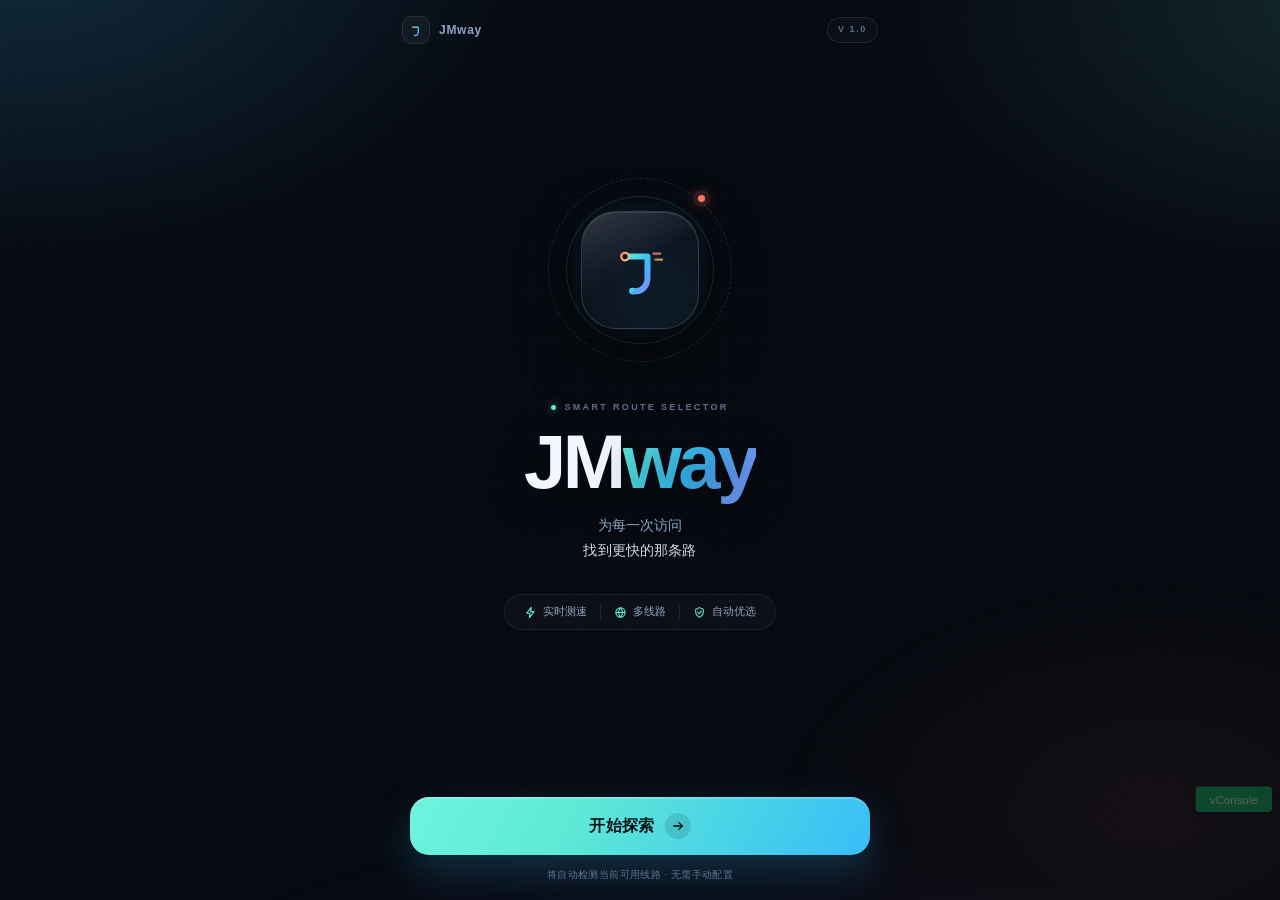
==== source/assets/webcat/index.html @ 7f306444 "release: JMway 1.1.2 - mixed content compatibility mode; add GPL-3.0 license and source tree" ====
<!doctype html><html lang=zh-CN><meta charset=UTF-8><meta content="width=device-width,initial-scale=1.0,maximum-scale=1.0,user-scalable=no,viewport-fit=cover" name=viewport><meta content="telephone=no" name=format-detection><meta content=#05080F name=theme-color><title>JMway</title> <script>(function(){var srcs=[`vconsole.min.js`],i=0;function load(){if(!(i>=srcs.length)){var s=document.createElement(`script`);s.src=srcs[i++],s.onload=function(){try{window.VConsole&&new VConsole({theme:`dark`})}catch{}},s.onerror=function(){load()},document.head.appendChild(s)}}load()})();</script> <link href=ui.css rel=stylesheet><style>html,body{background:#05080F}</style><body> <svg class="svg-sprite" xmlns="http://www.w3.org/2000/svg" xmlns:xlink="http://www.w3.org/1999/xlink" aria-hidden="true">
        <defs>
            <linearGradient id="gMark" x1="0" y1="0" x2="1" y2="1">
                <stop offset="0" stop-color="#5EEAD4"></stop>
                <stop offset="0.58" stop-color="#38BDF8"></stop>
                <stop offset="1" stop-color="#818CF8"></stop>
            </linearGradient>
            <linearGradient id="gWarm" x1="0" y1="0" x2="1" y2="1">
                <stop offset="0" stop-color="#FF8B75"></stop>
                <stop offset="1" stop-color="#FFC46B"></stop>
            </linearGradient>
        </defs>
        <symbol id="i-arrow" viewBox="0 0 24 24">
            <path d="M4.5 12h14.5"></path>
            <path d="M13.5 6.2 19.3 12l-5.8 5.8"></path>
        </symbol>
        <symbol id="i-back" viewBox="0 0 24 24">
            <path d="M19.5 12H5"></path>
            <path d="M10.8 6.2 5 12l5.8 5.8"></path>
        </symbol>
        <symbol id="i-refresh" viewBox="0 0 24 24">
            <path d="M20 11a8 8 0 1 0-.7 4.6"></path>
            <path d="M20 4.5V11h-6.4"></path>
        </symbol>
        <symbol id="i-bolt" viewBox="0 0 24 24">
            <path d="M13.2 2.5 4.8 13.4h6.1l-1 8.1 8.6-11.1h-6.2l1-7.9Z"></path>
        </symbol>
        <symbol id="i-globe" viewBox="0 0 24 24">
            <circle cx="12" cy="12" r="8.5"></circle>
            <path d="M3.8 12h16.4"></path>
            <path d="M12 3.5c2.3 2.4 3.5 5.3 3.5 8.5S14.3 18.1 12 20.5c-2.3-2.4-3.5-5.3-3.5-8.5S9.7 5.9 12 3.5Z"></path>
        </symbol>
        <symbol id="i-shield" viewBox="0 0 24 24">
            <path d="M12 3 19 6v5.2c0 4.3-2.8 7.6-7 9.8-4.2-2.2-7-5.5-7-9.8V6l7-3Z"></path>
            <path d="m8.8 12 2.1 2.1 4.4-4.4"></path>
        </symbol>
        <symbol id="i-clock" viewBox="0 0 24 24">
            <circle cx="12" cy="12" r="8.5"></circle>
            <path d="M12 7.5V12l3.2 2"></path>
        </symbol>
        <symbol id="i-signal" viewBox="0 0 24 24">
            <path d="M5 19v-3"></path>
            <path d="M9.7 19v-6.5"></path>
            <path d="M14.3 19V9.5"></path>
            <path d="M19 19V6"></path>
        </symbol>
        <symbol id="i-check" viewBox="0 0 24 24">
            <path d="m4.5 12.5 4.8 4.8L19.5 7"></path>
        </symbol>
    </svg> <div aria-hidden=true class=app-bg></div><div aria-hidden=true class=grain></div><div id=app><section aria-label=开始页面 class=page id=start-page><header class=start-topbar><div class=brand-mini><span class=mini-mark> <svg viewBox="0 0 96 96" aria-hidden="true">
                            <path d="M28 30h30v28c0 12-8 20-20 18" fill="none" stroke="url(#gMark)" stroke-width="8" stroke-linecap="round" stroke-linejoin="round"></path>
                            <circle cx="28" cy="30" r="5" fill="#0A1220" stroke="url(#gWarm)" stroke-width="3"></circle>
                            <circle cx="38" cy="76" r="4.5" fill="url(#gMark)"></circle>
                        </svg> </span><span>JMway</span></div><span class=version-pill>V 1.0</span></header><div class=start-main><div class=hero-orbit><div class=orbit-glow></div><div class="orbit-ring ring-a"></div><div class="orbit-ring ring-b"></div><div class="orbit-ring ring-c"></div><span class=orbit-dot></span><div class=logo-badge><svg viewBox="0 0 96 96" aria-hidden="true">
                            <path d="M28 30h30v28c0 12-8 20-20 18" fill="none" stroke="url(#gMark)" stroke-width="8" stroke-linecap="round" stroke-linejoin="round"></path>
                            <circle cx="28" cy="30" r="5" fill="#0A1220" stroke="url(#gWarm)" stroke-width="3"></circle>
                            <circle cx="38" cy="76" r="4.5" fill="url(#gMark)"></circle>
                            <path d="M66 26h9M68.5 34h9" stroke="url(#gWarm)" stroke-width="3" stroke-linecap="round" opacity="0.75"></path>
                        </svg></div></div><div class=start-copy><p class="eyebrow animate-in"><span class=dot></span>Smart Route Selector<h1 class="start-title animate-in">JM<span class=accent>way</span></h1><p class="start-subtitle animate-in">为每一次访问<br><strong>找到更快的那条路</strong></div><div class="feature-row animate-in"><span class=feature> <svg class="icon" aria-hidden="true"><use href="#i-bolt" xlink:href="#i-bolt"></use></svg> 实时测速 </span><span class=feature> <svg class="icon" aria-hidden="true"><use href="#i-globe" xlink:href="#i-globe"></use></svg> 多线路 </span><span class=feature> <svg class="icon" aria-hidden="true"><use href="#i-shield" xlink:href="#i-shield"></use></svg> 自动优选 </span></div></div><footer class=start-footer><button aria-label=开始使用 class=btn-primary id=start-btn type=button><span>开始探索</span> <span class=btn-arrow> <svg class="icon" aria-hidden="true"><use href="#i-arrow" xlink:href="#i-arrow"></use></svg> </span></button><p class=footnote>将自动检测当前可用线路 · 无需手动配置</footer></section><section aria-label=详情页面 class=page id=detail-page><header class=detail-header><button aria-label=返回开始页面 class=icon-btn id=detail-back-btn type=button><svg class="icon" aria-hidden="true"><use href="#i-back" xlink:href="#i-back"></use></svg></button><div class=header-copy><span class=header-kicker>Route Scan</span><h2 class=detail-title>线路节点</h2></div><button aria-label=重新测速 class=icon-btn id=refresh-btn type=button><svg class="icon" aria-hidden="true"><use href="#i-refresh" xlink:href="#i-refresh"></use></svg></button></header><div class=detail-scroll><div class=scan-hero id=scan-hero><div class=scan-copy><p class=scan-label><span class=live-dot></span><span id=scan-label-text>Live Network Scan</span><h3 aria-live=polite class=scan-title id=scan-title>正在寻找可用线路</h3><p class=scan-sub id=scan-sub>正在测试节点延迟，请稍候</div><div aria-hidden=true class=radar><span class=radar-sweep></span><span class=radar-core></span></div></div><div aria-label=测速统计 class=stat-row><div class=stat><span class=stat-value id=stat-online>—</span><span class=stat-label>可用节点</span></div><div class=stat><span class=stat-value id=stat-best>—</span><span class=stat-label>最快延迟</span></div><div class=stat><span class=stat-value id=stat-total>—</span><span class=stat-label>检测总数</span></div></div><div class=section-head><h3>节点列表</h3><span id=list-hint>自动测速</span></div><div aria-label=节点列表 class=detail-cards id=detail-cards role=list></div></div><div class=best-route-area id=best-route-area></div></section></div> <script>// ==========================================================
// 应用状态
// ==========================================================
var AppState={currentPage:`start`,scanning:!1},TIMEOUT_MS=5e3,speedResults=[],bestUrl=null,testUrls=[],displayUrls=[],REQUEST_HEADERS={"User-Agent":`Mozilla/5.0 (Windows NT 10.0; Win64; x64) AppleWebKit/537.36 (KHTML, like Gecko) Chrome/121.0.0.0 Safari/537.36`,"Accept-Encoding":`gzip, deflate`,Accept:`*/*`,Connection:`keep-alive`,"Accept-Language":`zh-CN,zh;q=0.9`};
// ==========================================================
// 页面切换
// ==========================================================
function getPage(name){return document.getElementById(name+`-page`)}function switchPage(targetPage){if(AppState.currentPage!==targetPage){var current=getPage(AppState.currentPage),next=getPage(targetPage);if(current&&current.classList.remove(`active`),next&&(next.offsetWidth,next.classList.add(`active`)),AppState.currentPage=targetPage,targetPage===`detail`){AppState.scanning||(renderDetailCards(),initNetworkCheck());var scroller=document.querySelector(`.detail-scroll`);scroller&&(scroller.scrollTop=0)}}}
// ==========================================================
// 详情页骨架屏
// ==========================================================
function renderDetailCards(){var container=document.getElementById(`detail-cards`);if(container){container.innerHTML=``;var bestArea=document.getElementById(`best-route-area`);bestArea&&(bestArea.innerHTML=``);for(var i=0;i<3;i++){var sk=document.createElement(`div`);sk.className=`skeleton-card`,sk.setAttribute(`aria-hidden`,`true`),sk.innerHTML=`<div class="sk-rank"></div><div class="sk-lines"><div class="sk-line w60"></div><div class="sk-line w32"></div></div><div class="sk-go"></div>`,container.appendChild(sk)}setScanState(`scanning`)}}function setScanState(state){var hero=document.getElementById(`scan-hero`),title=document.getElementById(`scan-title`),sub=document.getElementById(`scan-sub`),label=document.getElementById(`scan-label-text`),hint=document.getElementById(`list-hint`);!hero||!title||!sub||(hero.classList.remove(`is-done`,`is-empty`),state===`scanning`?(label&&(label.textContent=`Live Network Scan`),title.textContent=`正在寻找可用线路`,sub.textContent=`正在测试节点延迟，请稍候`,hint&&(hint.textContent=`自动测速中`)):state===`done`?(hero.classList.add(`is-done`),label&&(label.textContent=`Scan Complete`),hint&&(hint.textContent=`按延迟排序`)):state===`empty`&&(hero.classList.add(`is-done`,`is-empty`),label&&(label.textContent=`Scan Complete`),title.textContent=`暂时没有可用线路`,sub.textContent=`线路可能被临时屏蔽，请稍后重试`,hint&&(hint.textContent=`暂无结果`)))}
// ==========================================================
// 获取节点域名
// ==========================================================
async function fetchBaseUrls(){console.log(`[节点探测] 开始获取节点列表...`);try{var resp=await fetchWithTimeout(`https://jmcomicne.net`,{method:`GET`,headers:REQUEST_HEADERS,mode:`cors`},TIMEOUT_MS);if(!resp.ok)throw Error(`HTTP `+resp.status);var html=await resp.text();console.log(`[节点探测] 页面获取成功，长度:`,html.length);var urls=parseDomainFromHTML(html);return console.log(`[节点探测] 解析结果:`,urls),urls}catch(e){console.warn(`[节点探测] 直连失败，尝试 CORS 代理...`,e.message);for(var proxies=[`https://api.allorigins.win/raw?url=https%3A%2F%2Fjmcomicne.net`,`https://corsproxy.io/?https%3A%2F%2Fjmcomicne.net`],i=0;i<proxies.length;i++)try{var resp2=await fetchWithTimeout(proxies[i],{},TIMEOUT_MS);if(!resp2.ok)continue;var urls2=parseDomainFromHTML(await resp2.text());if(urls2.length>0)return urls2}catch{}return console.warn(`[节点探测] 全部失败，使用默认域名`),[`18comic.vip`,`jmcomic-zzz.one`,`jmcomic-zzz.org`]}}function fetchWithTimeout(url,options,timeout){return new Promise(function(resolve,reject){var ctrl=new AbortController,tid=setTimeout(function(){ctrl.abort(),reject(/* @__PURE__ */ Error(`超时: `+url))},timeout);fetch(url,Object.assign({signal:ctrl.signal},options)).then(function(r){clearTimeout(tid),resolve(r)}).catch(function(e){clearTimeout(tid),reject(e)})})}function parseDomainFromHTML(html){var results=[],doc=new DOMParser().parseFromString(html,`text/html`);[`.china span`,`.second_line span`,`.first_line span`].forEach(function(sel){var el=doc.querySelector(sel);if(el&&el.textContent.trim()){var t=el.textContent.trim();results.indexOf(t)<0&&results.push(t),console.log(`[解析] `+sel+` -> "`+t+`"`)}});for(var all=doc.querySelectorAll(`span`),i=0;i<all.length;i++){var t2=all[i].textContent.trim();t2&&((t2.indexOf(`@`)>=0||t2.indexOf(` `)>=0||t2.indexOf(`http`)!==0&&!/^[a-zA-Z0-9.-]+\.[a-z]{2,}(\/\S*)?$/i.test(t2))&&!(t2.indexOf(`http`)===0&&/^https?:\/\/[a-zA-Z0-9.-]+\.[a-z]{2,}(\/\S*)?$/i.test(t2))||results.indexOf(t2)<0&&results.push(t2))}return console.log(`[解析] 候选域名:`,results),results.slice(0,8)}
// ==========================================================
// 渲染节点卡片
// ==========================================================
function uniqueList(list){for(var out=[],seen={},i=0;i<list.length;i++){var item=list[i];!item||seen[item]||(seen[item]=!0,out.push(item))}return out}function renderCardsWithUrls(fetchedUrls){var container=document.getElementById(`detail-cards`);if(container){container.innerHTML=``,displayUrls=uniqueList([`18comic.vip`].concat(fetchedUrls||[],[`18comic.vip`,`jmcomic-zzz.one`,`jmcomic-zzz.org`])).slice(0,4),console.log(`[渲染] 卡片域名列表:`,displayUrls),testUrls=displayUrls.map(function(d){return d.indexOf(`http`)===0?d:`https://`+d});var statTotal=document.getElementById(`stat-total`),statOnline=document.getElementById(`stat-online`),statBest=document.getElementById(`stat-best`);statTotal&&(statTotal.textContent=String(displayUrls.length)),statOnline&&(statOnline.textContent=`0`),statBest&&(statBest.textContent=`—`),displayUrls.forEach(function(domain,i){var card=buildNodeCard(domain,i);container.appendChild(card)})}}function buildNodeCard(domain,i){var idx=i+1,card=document.createElement(`article`);card.className=`node-card is-testing animate-in`,card.setAttribute(`role`,`listitem`),card.id=`detail-card-`+idx,card.style.animationDelay=i*70+`ms`,card.innerHTML=`<div class="node-rank"><span>`+(idx<10?`0`+idx:idx)+`</span></div><div class="node-main"><div class="node-line"><span class="node-domain" id="detail-card-`+idx+`-domain"></span><span class="node-status is-testing" id="detail-card-`+idx+`-status"><i></i><em>检测中</em></span></div><div class="node-line node-line-bottom"><span class="node-latency" id="detail-card-`+idx+`-latency">正在连接…</span><span class="node-signal q0" id="detail-card-`+idx+`-signal"><i></i><i></i><i></i><i></i></span></div></div><button class="node-go" type="button" aria-label="前往该线路"><svg class="icon" aria-hidden="true"><use href="#i-arrow" xlink:href="#i-arrow"></use></svg></button>`;var domainEl=card.querySelector(`.node-domain`);domainEl&&(domainEl.textContent=domain);var full=domain.indexOf(`http`)===0?domain:`https://`+domain,goBtn=card.querySelector(`.node-go`);return goBtn&&goBtn.addEventListener(`click`,function(e){e.stopPropagation(),goTo(full)}),card.addEventListener(`click`,function(){goTo(full)}),card}function goTo(url){console.log(`[跳转] 前往: `+url),window.location.href=url}
// ==========================================================
// 测速
// ==========================================================
async function testLatency(url,index){var start=performance.now(),ok=!1,lat=0;try{await fetchWithTimeout(url,{method:`GET`,headers:REQUEST_HEADERS,mode:`no-cors`},TIMEOUT_MS),lat=Math.round(performance.now()-start),ok=!0,console.log(`[测速] #`+index+` `+url+` -> `+lat+`ms ✓`)}catch{lat=Math.round(performance.now()-start),console.warn(`[测速] #`+index+` `+url+` -> `+(lat>=TIMEOUT_MS?`超时`:`失败`))}return{url,latency:lat,success:ok}}function latencyQuality(latency){return latency<=650?`q4`:latency<=1300?`q3`:latency<=2600?`q2`:`q1`}function updateCardLatency(index,latency,success){var card=document.getElementById(`detail-card-`+index),lSpan=document.getElementById(`detail-card-`+index+`-latency`),sSpan=document.getElementById(`detail-card-`+index+`-status`),sig=document.getElementById(`detail-card-`+index+`-signal`);if(card){if(card.classList.remove(`is-testing`),card.classList.add(success?`is-online`:`is-offline`),lSpan&&(lSpan.textContent=success?latency+`ms`:latency>=TIMEOUT_MS?`连接超时`:`连接失败`),sSpan){sSpan.className=`node-status `+(success?`is-online`:`is-offline`);var em=sSpan.querySelector(`em`);em&&(em.textContent=success?`在线`:`不可用`)}sig&&(sig.className=`node-signal `+(success?latencyQuality(latency):`q0`))}}function updateStats(){var okResults=speedResults.filter(function(r){return r.success}),total=testUrls.length||displayUrls.length,statTotal=document.getElementById(`stat-total`),statOnline=document.getElementById(`stat-online`),statBest=document.getElementById(`stat-best`);if(statTotal&&(statTotal.textContent=String(total)),statOnline&&(statOnline.textContent=String(okResults.length)),statBest)if(okResults.length>0){for(var min=okResults[0].latency,i=1;i<okResults.length;i++)okResults[i].latency<min&&(min=okResults[i].latency);statBest.textContent=formatLatency(min)}else statBest.textContent=`—`}function formatLatency(ms){return ms<1e3?Math.round(ms)+`ms`:(ms/1e3).toFixed(1)+`s`}async function runSpeedTest(urls){console.log(`[测速] 开始对所有节点进行延迟测试...`),speedResults.length=0;var promises=urls.map(function(u,i){return testLatency(u,i+1)});(await Promise.allSettled(promises)).forEach(function(r,i){var idx=i+1;r.status===`fulfilled`?(speedResults.push(r.value),updateCardLatency(idx,r.value.latency,r.value.success)):(speedResults.push({url:urls[i],latency:TIMEOUT_MS,success:!1}),updateCardLatency(idx,TIMEOUT_MS,!1)),updateStats()}),updateStats();var okResults=speedResults.filter(function(r){return r.success});okResults.length>0?(okResults.sort(function(a,b){return a.latency-b.latency}),bestUrl=okResults[0].url,console.log(`[测速] 最快节点: `+bestUrl+` (`+okResults[0].latency+`ms)`)):bestUrl=null}
// ==========================================================
// 最快线路按钮
// ==========================================================
function updateBestRouteButton(){var container=document.getElementById(`best-route-area`);if(container){if(container.innerHTML=``,!bestUrl){var empty=document.createElement(`div`);empty.className=`empty-route`,empty.innerHTML=`<p>没有找到可用线路</p><span>线路可能被临时屏蔽，稍后再试</span><button class="retry-btn" type="button">重新测速</button>`;var retry=empty.querySelector(`.retry-btn`);retry&&retry.addEventListener(`click`,function(){initNetworkCheck()}),container.appendChild(empty);return}for(var best=null,i=0;i<speedResults.length;i++)if(speedResults[i].url===bestUrl&&speedResults[i].success){best=speedResults[i];break}var domain=bestUrl.replace(/^https?:\/\//,``),btn=document.createElement(`button`);btn.className=`best-route-btn animate-in`,btn.type=`button`,btn.innerHTML=`<span class="best-ico"><svg class="icon" aria-hidden="true"><use href="#i-bolt" xlink:href="#i-bolt"></use></svg></span><span class="best-info"><small>最快线路</small><strong></strong></span><span class="best-cta">立即前往<svg class="icon" aria-hidden="true"><use href="#i-arrow" xlink:href="#i-arrow"></use></svg></span>`;var strong=btn.querySelector(`strong`);strong&&(strong.textContent=domain),btn.addEventListener(`click`,function(){goTo(bestUrl)}),container.appendChild(btn);for(var cards=document.querySelectorAll(`.node-card`),j=0;j<cards.length;j++)cards[j].classList.remove(`is-best`);for(var bestIndex=-1,k=0;k<speedResults.length;k++)if(speedResults[k].url===bestUrl){bestIndex=k;break}if(bestIndex>=0){var bestCard=document.getElementById(`detail-card-`+(bestIndex+1));bestCard&&bestCard.classList.add(`is-best`)}console.log(`[渲染] 最快线路: `+domain+(best?` · `+best.latency+`ms`:``))}}
// ==========================================================
// 扫描完成状态
// ==========================================================
function finishScanUI(){var title=document.getElementById(`scan-title`),sub=document.getElementById(`scan-sub`);if(!bestUrl){setScanState(`empty`);return}setScanState(`done`);var okResults=speedResults.filter(function(r){return r.success});okResults.sort(function(a,b){return a.latency-b.latency});var best=okResults[0];title&&(title.textContent=`已找到 `+okResults.length+` 条可用线路`),sub&&(sub.textContent=best?`最快 `+formatLatency(best.latency)+` · 点击节点直接前往`:`点击节点直接前往`)}
// ==========================================================
// 主流程
// ==========================================================
async function initNetworkCheck(){if(!AppState.scanning){AppState.scanning=!0,bestUrl=null,speedResults.length=0;var refreshBtn=document.getElementById(`refresh-btn`);refreshBtn&&(refreshBtn.classList.add(`is-loading`),refreshBtn.disabled=!0),setScanState(`scanning`);var statOnline=document.getElementById(`stat-online`),statBest=document.getElementById(`stat-best`);statOnline&&(statOnline.textContent=`0`),statBest&&(statBest.textContent=`—`),console.log(`═══════════════════════════════════`),console.log(`[网络探测] 开始执行网络节点探测流程`);try{var urls=await fetchBaseUrls();console.log(`[网络探测] 获取到域名:`,urls),renderCardsWithUrls(urls),await runSpeedTest(testUrls),updateStats(),updateBestRouteButton(),finishScanUI(),console.log(`[网络探测] 流程完成`),console.log(`═══════════════════════════════════`)}catch(e){console.error(`[网络探测] 流程异常:`,e),renderCardsWithUrls([]),await runSpeedTest(testUrls),updateStats(),updateBestRouteButton(),finishScanUI()}finally{AppState.scanning=!1,refreshBtn&&(refreshBtn.classList.remove(`is-loading`),refreshBtn.disabled=!1)}}}
// ==========================================================
// 事件绑定
// ==========================================================
function bindEvents(){var startBtn=document.getElementById(`start-btn`);startBtn&&startBtn.addEventListener(`click`,function(){switchPage(`detail`)});var backBtn=document.getElementById(`detail-back-btn`);backBtn&&backBtn.addEventListener(`click`,function(){switchPage(`start`)});var refreshBtn=document.getElementById(`refresh-btn`);refreshBtn&&refreshBtn.addEventListener(`click`,function(){initNetworkCheck()})}function init(){var startPage=document.getElementById(`start-page`);startPage&&startPage.classList.add(`active`),bindEvents(),console.log(`JMway UI 初始化完成`)}document.addEventListener(`DOMContentLoaded`,init);</script>
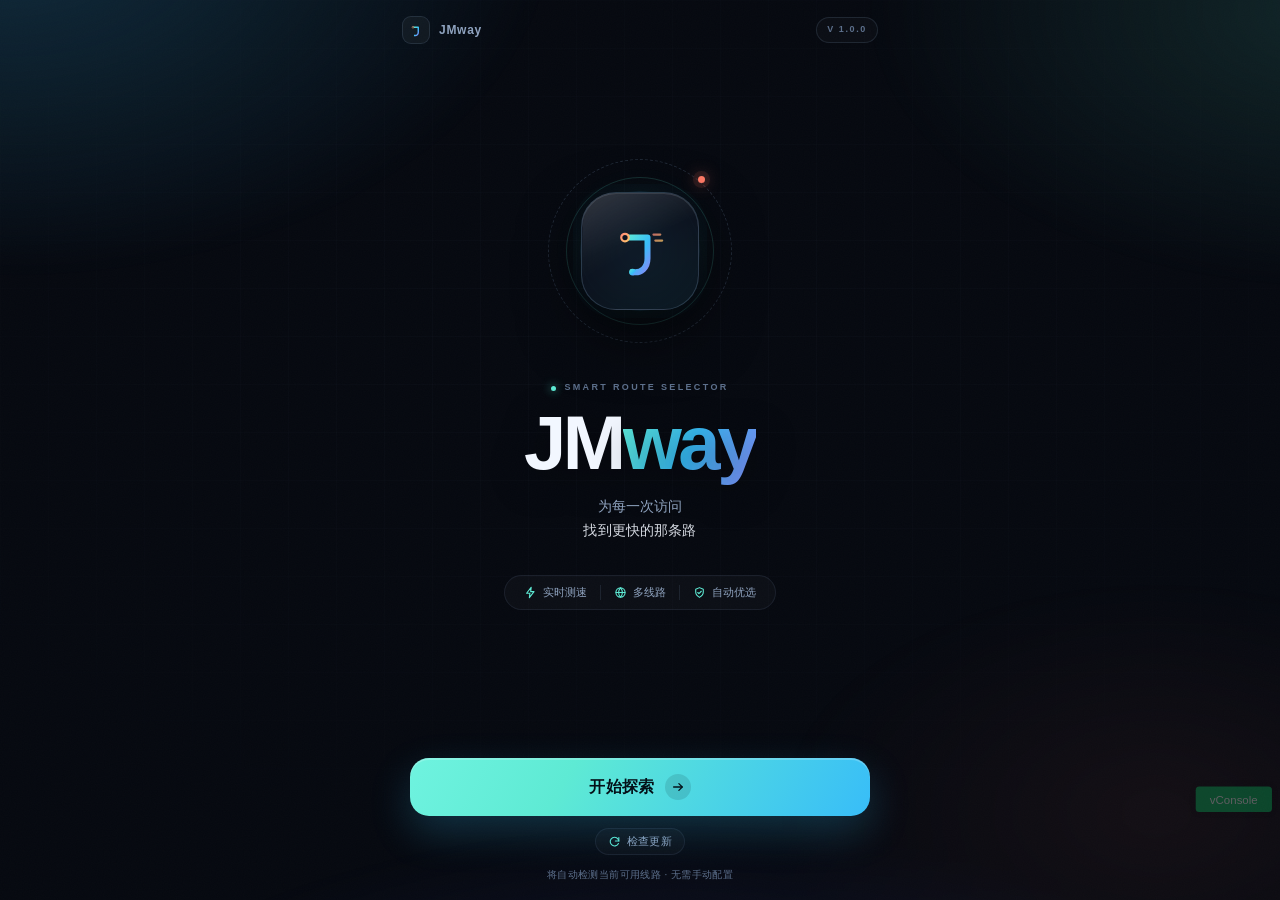
==== commit 36b08332: "release: JMway 1.1.3 - in-app update check via GitHub Releases - add MyJavascriptInterface.getVersio" ====
--- a/source/assets/webcat/index.html
+++ b/source/assets/webcat/index.html
@@ -51,12 +51,12 @@
                             <path d="M28 30h30v28c0 12-8 20-20 18" fill="none" stroke="url(#gMark)" stroke-width="8" stroke-linecap="round" stroke-linejoin="round"></path>
                             <circle cx="28" cy="30" r="5" fill="#0A1220" stroke="url(#gWarm)" stroke-width="3"></circle>
                             <circle cx="38" cy="76" r="4.5" fill="url(#gMark)"></circle>
-                        </svg> </span><span>JMway</span></div><span class=version-pill>V 1.0</span></header><div class=start-main><div class=hero-orbit><div class=orbit-glow></div><div class="orbit-ring ring-a"></div><div class="orbit-ring ring-b"></div><div class="orbit-ring ring-c"></div><span class=orbit-dot></span><div class=logo-badge><svg viewBox="0 0 96 96" aria-hidden="true">
+                        </svg> </span><span>JMway</span></div><span class=version-pill id=version-pill>V —</span></header><div class=start-main><div class=hero-orbit><div class=orbit-glow></div><div class="orbit-ring ring-a"></div><div class="orbit-ring ring-b"></div><div class="orbit-ring ring-c"></div><span class=orbit-dot></span><div class=logo-badge><svg viewBox="0 0 96 96" aria-hidden="true">
                             <path d="M28 30h30v28c0 12-8 20-20 18" fill="none" stroke="url(#gMark)" stroke-width="8" stroke-linecap="round" stroke-linejoin="round"></path>
                             <circle cx="28" cy="30" r="5" fill="#0A1220" stroke="url(#gWarm)" stroke-width="3"></circle>
                             <circle cx="38" cy="76" r="4.5" fill="url(#gMark)"></circle>
                             <path d="M66 26h9M68.5 34h9" stroke="url(#gWarm)" stroke-width="3" stroke-linecap="round" opacity="0.75"></path>
-                        </svg></div></div><div class=start-copy><p class="eyebrow animate-in"><span class=dot></span>Smart Route Selector<h1 class="start-title animate-in">JM<span class=accent>way</span></h1><p class="start-subtitle animate-in">为每一次访问<br><strong>找到更快的那条路</strong></div><div class="feature-row animate-in"><span class=feature> <svg class="icon" aria-hidden="true"><use href="#i-bolt" xlink:href="#i-bolt"></use></svg> 实时测速 </span><span class=feature> <svg class="icon" aria-hidden="true"><use href="#i-globe" xlink:href="#i-globe"></use></svg> 多线路 </span><span class=feature> <svg class="icon" aria-hidden="true"><use href="#i-shield" xlink:href="#i-shield"></use></svg> 自动优选 </span></div></div><footer class=start-footer><button aria-label=开始使用 class=btn-primary id=start-btn type=button><span>开始探索</span> <span class=btn-arrow> <svg class="icon" aria-hidden="true"><use href="#i-arrow" xlink:href="#i-arrow"></use></svg> </span></button><p class=footnote>将自动检测当前可用线路 · 无需手动配置</footer></section><section aria-label=详情页面 class=page id=detail-page><header class=detail-header><button aria-label=返回开始页面 class=icon-btn id=detail-back-btn type=button><svg class="icon" aria-hidden="true"><use href="#i-back" xlink:href="#i-back"></use></svg></button><div class=header-copy><span class=header-kicker>Route Scan</span><h2 class=detail-title>线路节点</h2></div><button aria-label=重新测速 class=icon-btn id=refresh-btn type=button><svg class="icon" aria-hidden="true"><use href="#i-refresh" xlink:href="#i-refresh"></use></svg></button></header><div class=detail-scroll><div class=scan-hero id=scan-hero><div class=scan-copy><p class=scan-label><span class=live-dot></span><span id=scan-label-text>Live Network Scan</span><h3 aria-live=polite class=scan-title id=scan-title>正在寻找可用线路</h3><p class=scan-sub id=scan-sub>正在测试节点延迟，请稍候</div><div aria-hidden=true class=radar><span class=radar-sweep></span><span class=radar-core></span></div></div><div aria-label=测速统计 class=stat-row><div class=stat><span class=stat-value id=stat-online>—</span><span class=stat-label>可用节点</span></div><div class=stat><span class=stat-value id=stat-best>—</span><span class=stat-label>最快延迟</span></div><div class=stat><span class=stat-value id=stat-total>—</span><span class=stat-label>检测总数</span></div></div><div class=section-head><h3>节点列表</h3><span id=list-hint>自动测速</span></div><div aria-label=节点列表 class=detail-cards id=detail-cards role=list></div></div><div class=best-route-area id=best-route-area></div></section></div> <script>// ==========================================================
+                        </svg></div></div><div class=start-copy><p class="eyebrow animate-in"><span class=dot></span>Smart Route Selector<h1 class="start-title animate-in">JM<span class=accent>way</span></h1><p class="start-subtitle animate-in">为每一次访问<br><strong>找到更快的那条路</strong></div><div class="feature-row animate-in"><span class=feature> <svg class="icon" aria-hidden="true"><use href="#i-bolt" xlink:href="#i-bolt"></use></svg> 实时测速 </span><span class=feature> <svg class="icon" aria-hidden="true"><use href="#i-globe" xlink:href="#i-globe"></use></svg> 多线路 </span><span class=feature> <svg class="icon" aria-hidden="true"><use href="#i-shield" xlink:href="#i-shield"></use></svg> 自动优选 </span></div></div><footer class=start-footer><button aria-label=开始使用 class=btn-primary id=start-btn type=button><span>开始探索</span> <span class=btn-arrow> <svg class="icon" aria-hidden="true"><use href="#i-arrow" xlink:href="#i-arrow"></use></svg> </span></button><button aria-label=检查更新 class=link-btn id=update-btn type=button><svg class="icon" aria-hidden="true"><use href="#i-refresh" xlink:href="#i-refresh"></use></svg><span id=update-btn-text>检查更新</span></button><p class=footnote>将自动检测当前可用线路 · 无需手动配置</footer></section><section aria-label=详情页面 class=page id=detail-page><header class=detail-header><button aria-label=返回开始页面 class=icon-btn id=detail-back-btn type=button><svg class="icon" aria-hidden="true"><use href="#i-back" xlink:href="#i-back"></use></svg></button><div class=header-copy><span class=header-kicker>Route Scan</span><h2 class=detail-title>线路节点</h2></div><button aria-label=重新测速 class=icon-btn id=refresh-btn type=button><svg class="icon" aria-hidden="true"><use href="#i-refresh" xlink:href="#i-refresh"></use></svg></button></header><div class=detail-scroll><div class=scan-hero id=scan-hero><div class=scan-copy><p class=scan-label><span class=live-dot></span><span id=scan-label-text>Live Network Scan</span><h3 aria-live=polite class=scan-title id=scan-title>正在寻找可用线路</h3><p class=scan-sub id=scan-sub>正在测试节点延迟，请稍候</div><div aria-hidden=true class=radar><span class=radar-sweep></span><span class=radar-core></span></div></div><div aria-label=测速统计 class=stat-row><div class=stat><span class=stat-value id=stat-online>—</span><span class=stat-label>可用节点</span></div><div class=stat><span class=stat-value id=stat-best>—</span><span class=stat-label>最快延迟</span></div><div class=stat><span class=stat-value id=stat-total>—</span><span class=stat-label>检测总数</span></div></div><div class=section-head><h3>节点列表</h3><span id=list-hint>自动测速</span></div><div aria-label=节点列表 class=detail-cards id=detail-cards role=list></div></div><div class=best-route-area id=best-route-area></div></section></div><div class=update-mask id=update-mask><div class=update-card><div class=update-head><span class=update-kicker>New Version</span><h3 class=update-title>发现新版本</h3><span class=update-ver id=update-ver>v1.0.0</span></div><p class=update-from>当前版本 <span id=update-now>1.0.0</span> · 直接覆盖安装即可</p><div class=update-notes id=update-notes></div><div class=update-actions><button class=update-later id=update-later type=button>稍后</button><button class=update-go id=update-go type=button>立即更新</button></div></div></div> <script>// ==========================================================
 // 应用状态
 // ==========================================================
 var AppState={currentPage:`start`,scanning:!1},TIMEOUT_MS=5e3,speedResults=[],bestUrl=null,testUrls=[],displayUrls=[],REQUEST_HEADERS={"User-Agent":`Mozilla/5.0 (Windows NT 10.0; Win64; x64) AppleWebKit/537.36 (KHTML, like Gecko) Chrome/121.0.0.0 Safari/537.36`,"Accept-Encoding":`gzip, deflate`,Accept:`*/*`,Connection:`keep-alive`,"Accept-Language":`zh-CN,zh;q=0.9`};
@@ -95,4 +95,4 @@
 // ==========================================================
 // 事件绑定
 // ==========================================================
-function bindEvents(){var startBtn=document.getElementById(`start-btn`);startBtn&&startBtn.addEventListener(`click`,function(){switchPage(`detail`)});var backBtn=document.getElementById(`detail-back-btn`);backBtn&&backBtn.addEventListener(`click`,function(){switchPage(`start`)});var refreshBtn=document.getElementById(`refresh-btn`);refreshBtn&&refreshBtn.addEventListener(`click`,function(){initNetworkCheck()})}function init(){var startPage=document.getElementById(`start-page`);startPage&&startPage.classList.add(`active`),bindEvents(),console.log(`JMway UI 初始化完成`)}document.addEventListener(`DOMContentLoaded`,init);</script>+function bindEvents(){var startBtn=document.getElementById(`start-btn`);startBtn&&startBtn.addEventListener(`click`,function(){switchPage(`detail`)});var backBtn=document.getElementById(`detail-back-btn`);backBtn&&backBtn.addEventListener(`click`,function(){switchPage(`start`)});var refreshBtn=document.getElementById(`refresh-btn`);refreshBtn&&refreshBtn.addEventListener(`click`,function(){initNetworkCheck()})}function init(){var startPage=document.getElementById(`start-page`);startPage&&startPage.classList.add(`active`),bindEvents(),console.log(`JMway UI 初始化完成`)}document.addEventListener(`DOMContentLoaded`,init);</script><script src=update.js></script>
